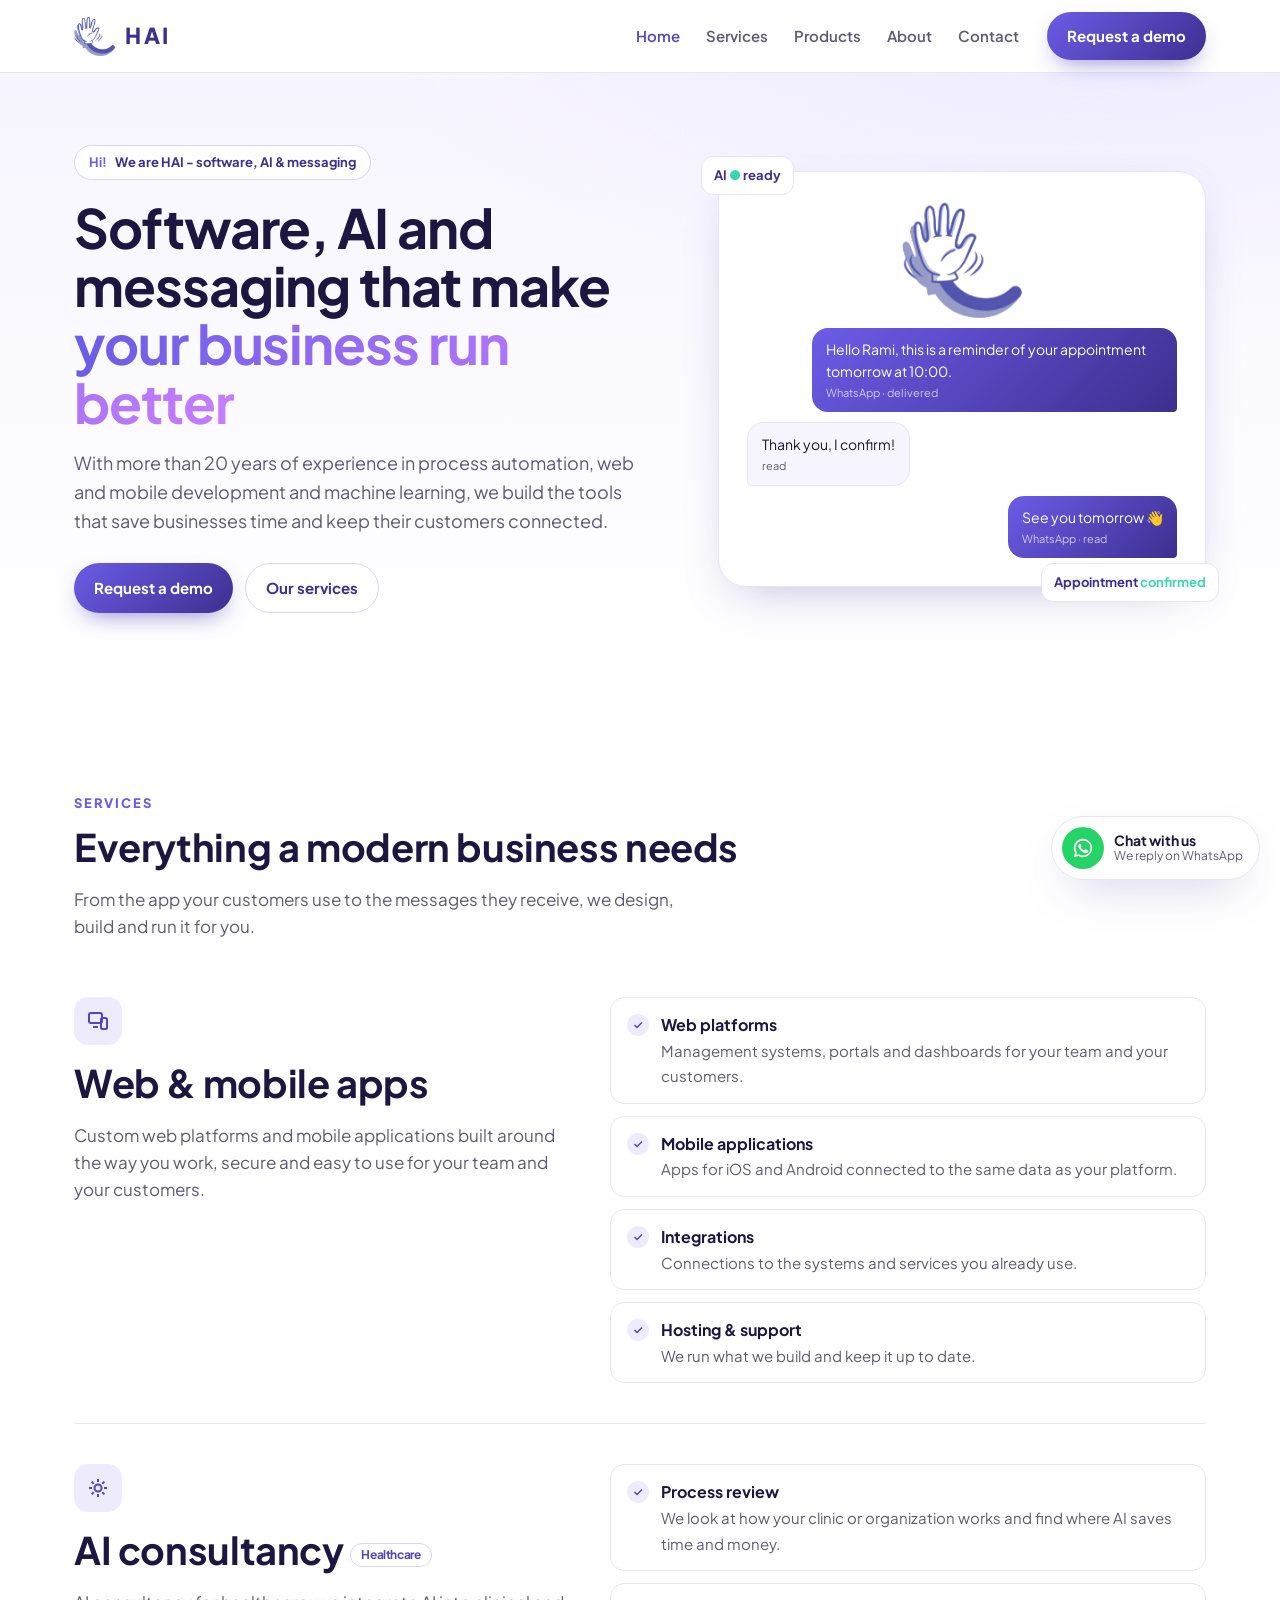
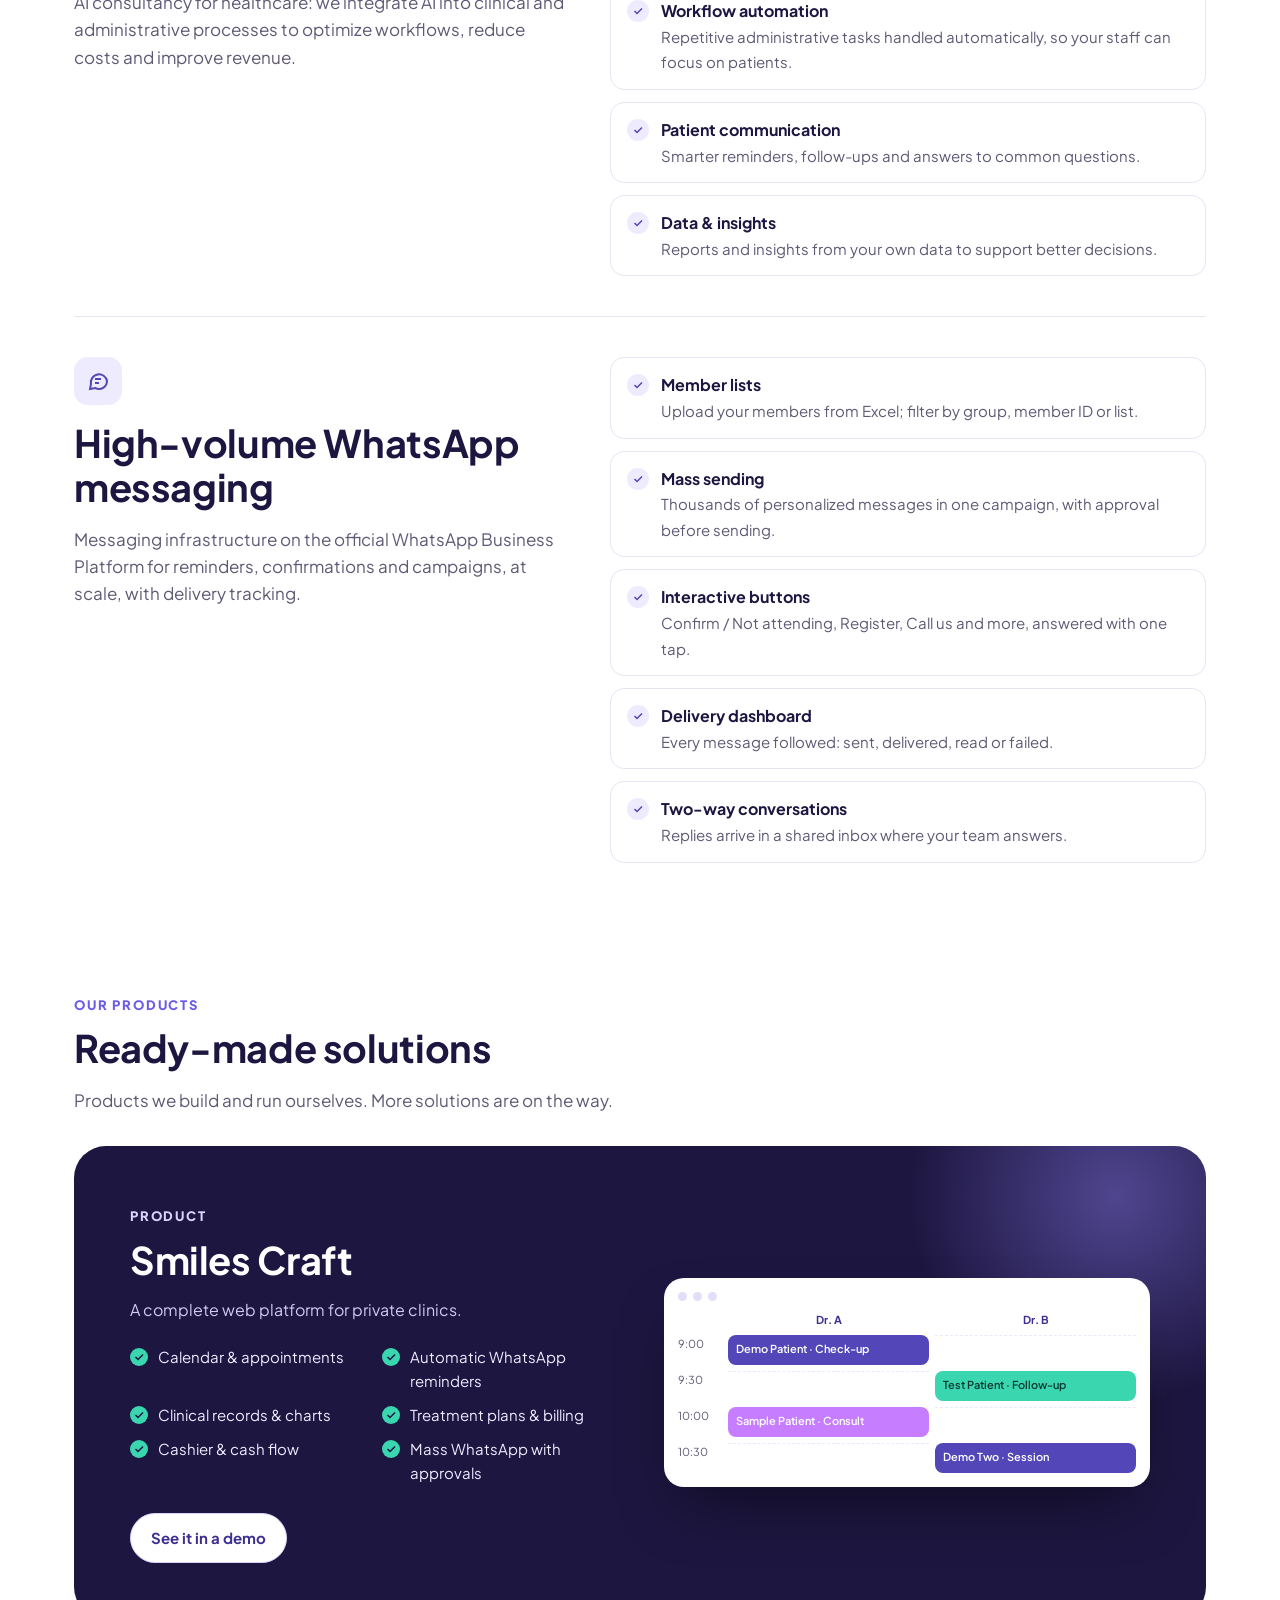
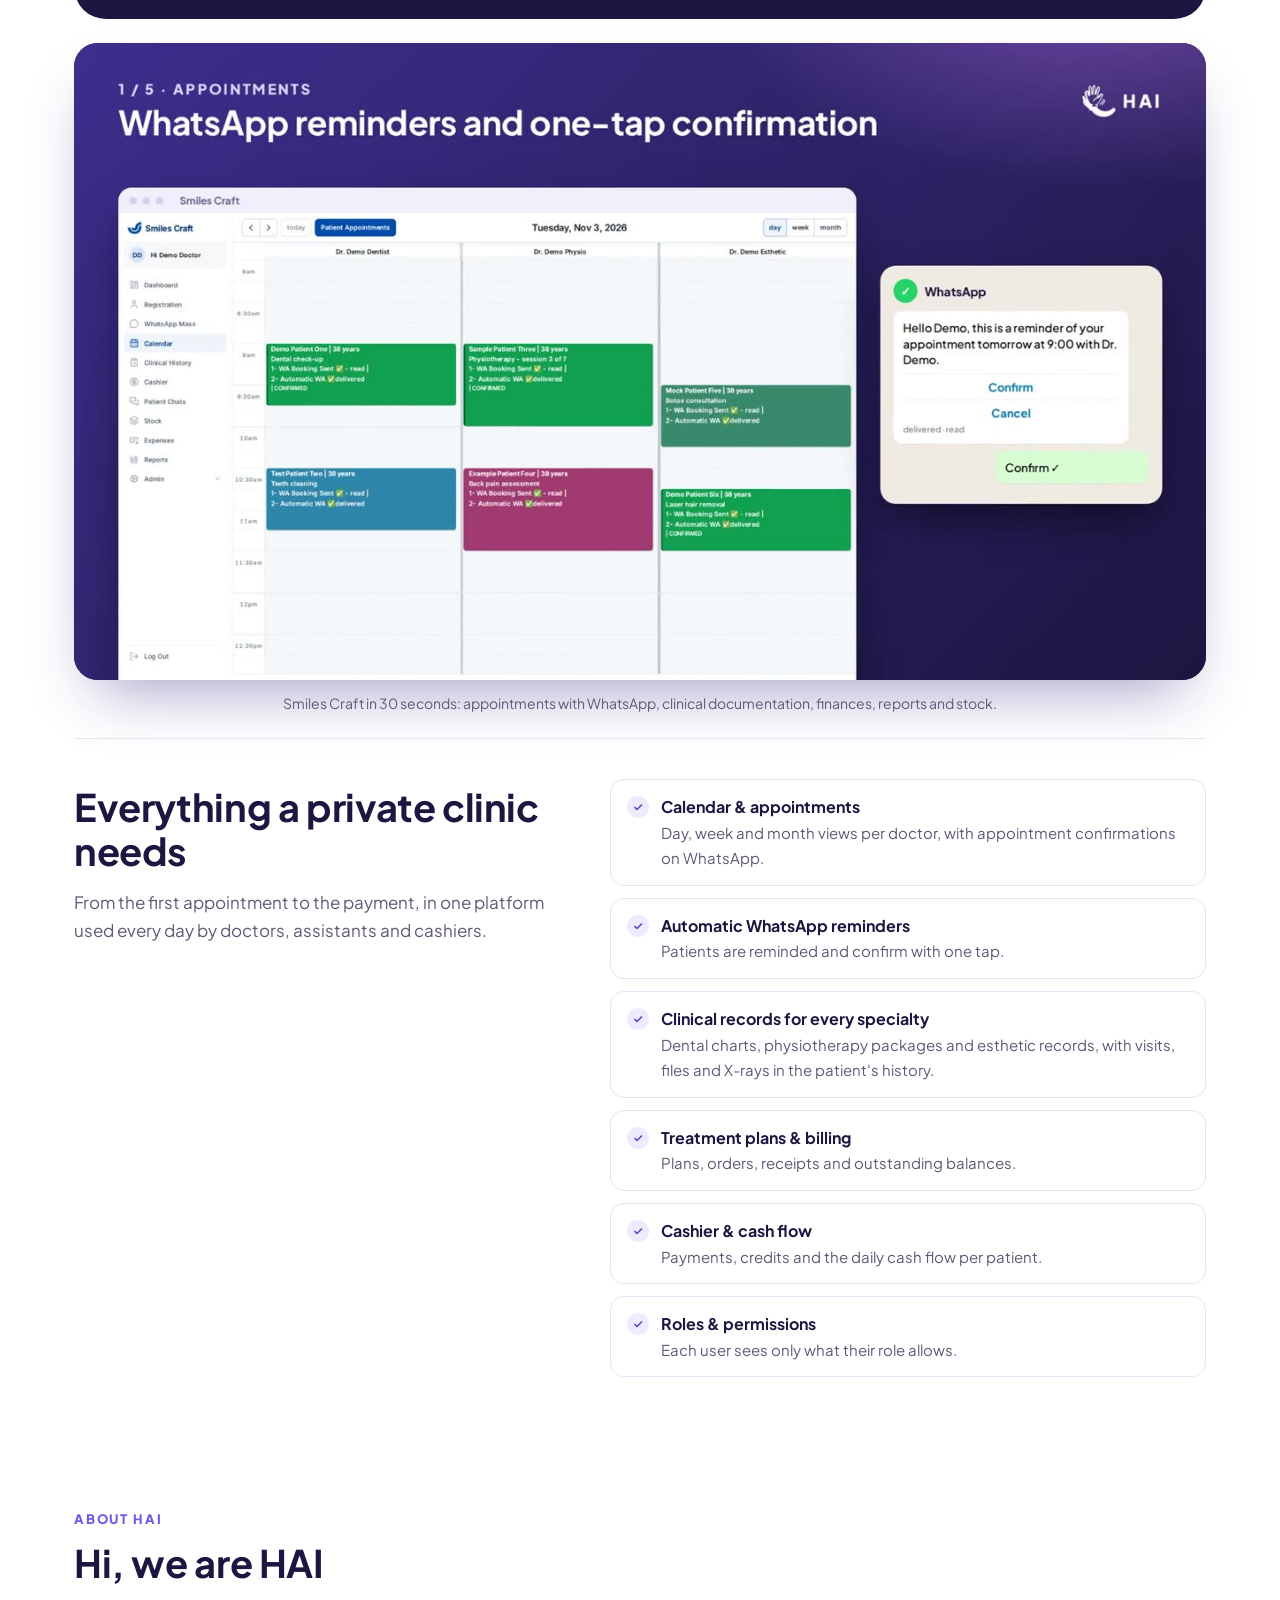
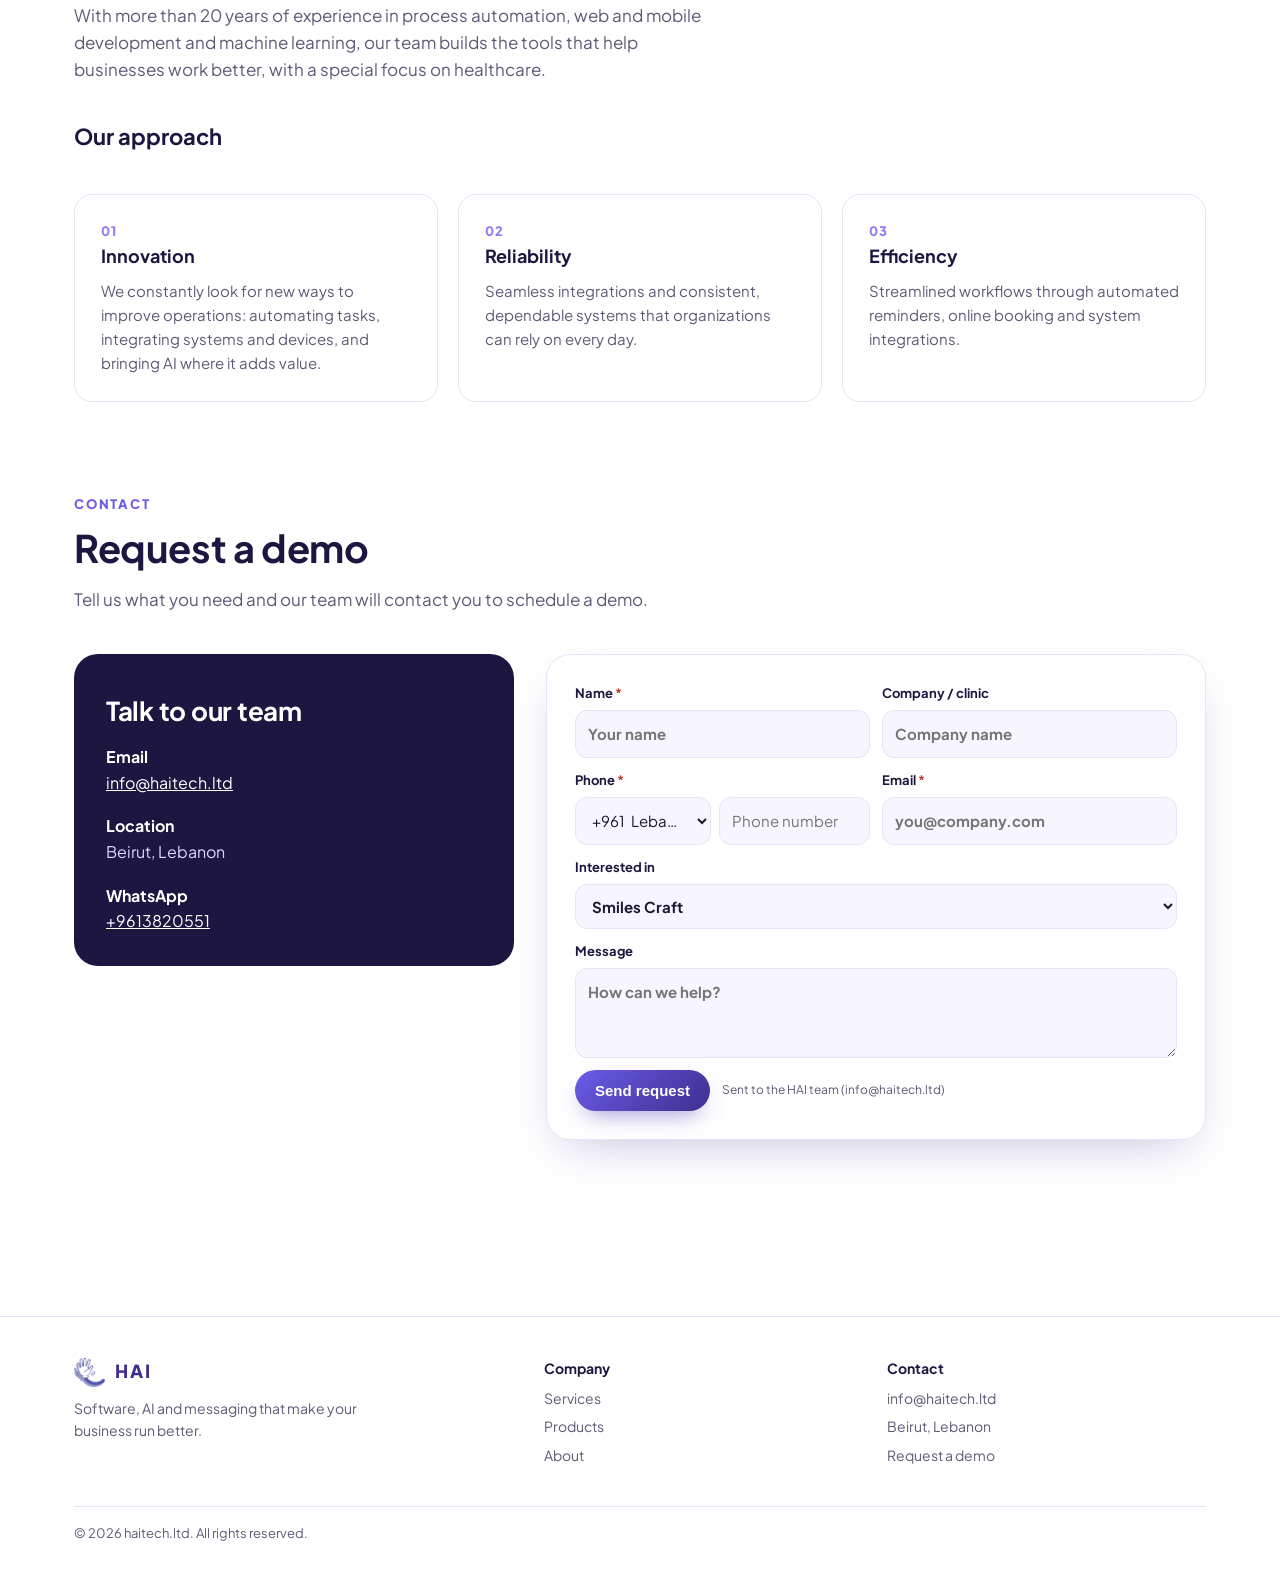
==== index.html @ 06fb5c89 "HAI website: one-page site, demo form, WhatsApp chat, SEO" ====
<!doctype html>
<html lang="en">
<head>
<meta charset="utf-8">
<meta name="viewport" content="width=device-width, initial-scale=1">
<title>HAI | Software, AI and messaging that make your business run better</title>
<meta name="description" content="HAI builds web and mobile applications, healthcare AI consultancy and high-volume WhatsApp messaging. Makers of Smiles Craft.">
<meta property="og:title" content="HAI | Software, AI and messaging that make your business run better">
<meta property="og:description" content="HAI builds web and mobile applications, healthcare AI consultancy and high-volume WhatsApp messaging. Makers of Smiles Craft.">
<link rel="canonical" href="https://www.haitech.ltd/">
<meta property="og:type" content="website">
<meta property="og:url" content="https://www.haitech.ltd/">
<meta property="og:image" content="https://www.haitech.ltd/assets/hai-logo.png">
<meta name="twitter:card" content="summary">
<link rel="icon" href="assets/hai-mark.png">
<script type="application/ld+json">{"@context": "https://schema.org", "@type": "Organization", "name": "HAI", "url": "https://www.haitech.ltd/", "logo": "https://www.haitech.ltd/assets/hai-logo.png", "email": "info@haitech.ltd", "address": {"@type": "PostalAddress", "addressLocality": "Beirut", "addressCountry": "LB"}}</script>
<link rel="preconnect" href="https://fonts.googleapis.com">
<link rel="preconnect" href="https://fonts.gstatic.com" crossorigin>
<link href="https://fonts.googleapis.com/css2?family=Plus+Jakarta+Sans:wght@400;500;600;700;800&display=swap" rel="stylesheet">
<link rel="stylesheet" href="assets/site.css">
</head>
<body>
<header class="nav">
  <div class="wrap">
    <a class="brand" href="#top"><img src="assets/hai-mark.png" alt="HAI logo">HAI</a>
    <nav class="links" aria-label="Main"><a href="#top">Home</a><a href="#services">Services</a><a href="#products">Products</a><a href="#about">About</a><a href="#contact">Contact</a><a class="btn btn-primary menu-cta" href="#contact">Request a demo</a></nav>
    <a class="btn btn-primary" href="#contact">Request a demo</a>
    <button class="menu-btn" type="button" aria-label="Menu" aria-expanded="false"><svg width="22" height="22" viewBox="0 0 24 24" fill="none" stroke="currentColor" stroke-width="2"><path d="M4 7h16M4 12h16M4 17h16"/></svg></button>
  </div>
</header>
<main>
<div class="hero" id="top">
  <div class="wrap">
    <div>
      <span class="eyebrow"><b>Hi!</b> We are HAI - software, AI &amp; messaging</span>
      <h1>Software, AI and messaging that make <span class="wave">your business run better</span></h1>
      <p class="lead">With more than 20 years of experience in process automation, web and mobile development and machine learning, we build the tools that save businesses time and keep their customers connected.</p>
      <div class="cta"><a class="btn btn-primary" href="#contact">Request a demo</a><a class="btn btn-ghost" href="#services">Our services</a></div>
    </div>
    <div class="hero-card">
      <span class="tag t1">AI <i>&#9679;</i> ready</span>
      <img class="hand" src="assets/hai-mark.png" alt="">
      <div class="chat">
        <div class="bubble out">Hello Rami, this is a reminder of your appointment tomorrow at 10:00.<small>WhatsApp &middot; delivered</small></div>
        <div class="bubble in">Thank you, I confirm!<small>read</small></div>
        <div class="bubble out">See you tomorrow &#128075;<small>WhatsApp &middot; read</small></div>
      </div>
      <span class="tag t2">Appointment <i>confirmed</i></span>
    </div>
  </div>
</div>

<section id="services">
  <div class="wrap">
    <span class="kicker">Services</span>
    <h2>Everything a modern business needs</h2>
    <p class="sub">From the app your customers use to the messages they receive, we design, build and run it for you.</p>
    <div class="svc" id="web">
      <div><div class="icon"><svg width="24" height="24" viewBox="0 0 24 24" fill="none" stroke="currentColor" stroke-width="2"><rect x="3" y="4" width="13" height="10" rx="2"/><rect x="15" y="9" width="6" height="11" rx="1.5"/><path d="M7 18h5"/></svg></div><h2>Web &amp; mobile apps</h2><p class="sub">Custom web platforms and mobile applications built around the way you work, secure and easy to use for your team and your customers.</p></div>
      <ul class="list">
        <li><div><b>Web platforms</b><span>Management systems, portals and dashboards for your team and your customers.</span></div></li>
        <li><div><b>Mobile applications</b><span>Apps for iOS and Android connected to the same data as your platform.</span></div></li>
        <li><div><b>Integrations</b><span>Connections to the systems and services you already use.</span></div></li>
        <li><div><b>Hosting &amp; support</b><span>We run what we build and keep it up to date.</span></div></li>
      </ul>
    </div>
    <div class="svc" id="ai">
      <div><div class="icon"><svg width="24" height="24" viewBox="0 0 24 24" fill="none" stroke="currentColor" stroke-width="2"><path d="M12 3v3M12 18v3M3 12h3M18 12h3M5.6 5.6l2.1 2.1M16.3 16.3l2.1 2.1M5.6 18.4l2.1-2.1M16.3 7.7l2.1-2.1"/><circle cx="12" cy="12" r="3.5"/></svg></div><h2>AI consultancy <span class="pill" style="vertical-align:6px">Healthcare</span></h2><p class="sub">AI consultancy for healthcare: we integrate AI into clinical and administrative processes to optimize workflows, reduce costs and improve revenue.</p></div>
      <ul class="list">
        <li><div><b>Process review</b><span>We look at how your clinic or organization works and find where AI saves time and money.</span></div></li>
        <li><div><b>Workflow automation</b><span>Repetitive administrative tasks handled automatically, so your staff can focus on patients.</span></div></li>
        <li><div><b>Patient communication</b><span>Smarter reminders, follow-ups and answers to common questions.</span></div></li>
        <li><div><b>Data &amp; insights</b><span>Reports and insights from your own data to support better decisions.</span></div></li>
      </ul>
    </div>
    <div class="svc" id="whatsapp">
      <div><div class="icon"><svg width="24" height="24" viewBox="0 0 24 24" fill="none" stroke="currentColor" stroke-width="2"><path d="M21 12a8 8 0 0 1-11.6 7.1L4 20l1-5A8 8 0 1 1 21 12z"/><path d="M9 10h6M9 14h4"/></svg></div><h2>High-volume WhatsApp messaging</h2><p class="sub">Messaging infrastructure on the official WhatsApp Business Platform for reminders, confirmations and campaigns, at scale, with delivery tracking.</p></div>
      <ul class="list">
        <li><div><b>Member lists</b><span>Upload your members from Excel; filter by group, member ID or list.</span></div></li>
        <li><div><b>Mass sending</b><span>Thousands of personalized messages in one campaign, with approval before sending.</span></div></li>
        <li><div><b>Interactive buttons</b><span>Confirm / Not attending, Register, Call us and more, answered with one tap.</span></div></li>
        <li><div><b>Delivery dashboard</b><span>Every message followed: sent, delivered, read or failed.</span></div></li>
        <li><div><b>Two-way conversations</b><span>Replies arrive in a shared inbox where your team answers.</span></div></li>
      </ul>
    </div>
  </div>
</section>

<section id="products" style="padding-top:0">
  <div class="wrap">
    <span class="kicker">Our products</span>
    <h2>Ready-made solutions</h2>
    <p class="sub">Products we build and run ourselves. More solutions are on the way.</p>
    <div style="margin-top:32px">
    <div class="product">
      <div>
        <span class="kicker">Product</span>
        <h2>Smiles Craft</h2>
        <p>A complete web platform for private clinics.</p>
        <ul class="feat">
          <li>Calendar &amp; appointments</li><li>Automatic WhatsApp reminders</li>
          <li>Clinical records &amp; charts</li><li>Treatment plans &amp; billing</li>
          <li>Cashier &amp; cash flow</li><li>Mass WhatsApp with approvals</li>
        </ul>
        <a class="btn btn-ghost" href="#contact">See it in a demo</a>
      </div>
      <div class="mock">
        <div class="bar"><span></span><span></span><span></span></div>
        <div class="cal">
          <div></div><div class="h">Dr. A</div><div class="h">Dr. B</div>
          <div>9:00</div><div class="ev a">Demo Patient &middot; Check-up</div><div class="slot"></div>
          <div>9:30</div><div class="slot"></div><div class="ev b">Test Patient &middot; Follow-up</div>
          <div>10:00</div><div class="ev c">Sample Patient &middot; Consult</div><div class="slot"></div>
          <div>10:30</div><div class="slot"></div><div class="ev a">Demo Two &middot; Session</div>
        </div>
      </div>
    </div></div>
    <figure class="product-video">
      <video src="assets/smiles-craft.mp4?v=2" poster="assets/smiles-craft-poster.jpg?v=2" autoplay muted loop playsinline preload="metadata" aria-label="Smiles Craft in 30 seconds: appointments with WhatsApp, clinical documentation, finances, reports and stock"></video>
      <figcaption>Smiles Craft in 30 seconds: appointments with WhatsApp, clinical documentation, finances, reports and stock.</figcaption>
    </figure>
    <div class="svc" style="margin-top:24px">
      <div><h2>Everything a private clinic needs</h2><p class="sub">From the first appointment to the payment, in one platform used every day by doctors, assistants and cashiers.</p></div>
      <ul class="list">
        <li><div><b>Calendar &amp; appointments</b><span>Day, week and month views per doctor, with appointment confirmations on WhatsApp.</span></div></li>
        <li><div><b>Automatic WhatsApp reminders</b><span>Patients are reminded and confirm with one tap.</span></div></li>
        <li><div><b>Clinical records for every specialty</b><span>Dental charts, physiotherapy packages and esthetic records, with visits, files and X-rays in the patient's history.</span></div></li>
        <li><div><b>Treatment plans &amp; billing</b><span>Plans, orders, receipts and outstanding balances.</span></div></li>
        <li><div><b>Cashier &amp; cash flow</b><span>Payments, credits and the daily cash flow per patient.</span></div></li>
        <li><div><b>Roles &amp; permissions</b><span>Each user sees only what their role allows.</span></div></li>
      </ul>
    </div>
  </div>
</section>

<section id="clients" data-section="clients" hidden style="padding-top:0">
  <div class="wrap">
    <span class="kicker">Our clients</span>
    <h2>Trusted by businesses we work with</h2>
    <div class="logos"></div>
  </div>
</section>

<section id="testimonials" data-section="testimonials" hidden style="padding-top:0">
  <div class="wrap">
    <span class="kicker">Testimonials</span>
    <h2>What our clients say</h2>
    <div class="grid3"></div>
  </div>
</section>

<section id="about" style="padding-top:0">
  <div class="wrap">
    <span class="kicker">About HAI</span>
    <h2>Hi, we are HAI</h2>
    <p class="sub">With more than 20 years of experience in process automation, web and mobile development and machine learning, our team builds the tools that help businesses work better, with a special focus on healthcare.</p>
    <h3 style="margin:36px 0 0;font-size:22px;color:var(--violet-900)">Our approach</h3>
    <div class="grid3">
      <div class="card"><div class="num">01</div><h3>Innovation</h3><p>We constantly look for new ways to improve operations: automating tasks, integrating systems and devices, and bringing AI where it adds value.</p></div>
      <div class="card"><div class="num">02</div><h3>Reliability</h3><p>Seamless integrations and consistent, dependable systems that organizations can rely on every day.</p></div>
      <div class="card"><div class="num">03</div><h3>Efficiency</h3><p>Streamlined workflows through automated reminders, online booking and system integrations.</p></div>
    </div>
  </div>
</section>

<section id="contact" style="padding-top:0">
  <div class="wrap">
    <span class="kicker">Contact</span>
    <h2>Request a demo</h2>
    <p class="sub">Tell us what you need and our team will contact you to schedule a demo.</p>
  </div>
<section style="padding-top:24px">
  <div class="wrap contact-grid">
    <div class="info-card">
      <h2>Talk to our team</h2>
      <div class="info-row"><div><b>Email</b><a href="mailto:info@haitech.ltd">info@haitech.ltd</a></div></div>
      <div class="info-row"><div><b>Location</b>Beirut, Lebanon</div></div>
      <div class="info-row wa-row" hidden><div><b>WhatsApp</b><a class="wa-num" href="#" target="_blank" rel="noopener"></a></div></div>
    </div>
    <div class="form-card">
      <form id="demo-form" novalidate>
        <label><span>Name <span class="req">*</span></span><input name="name" required autocomplete="name" placeholder="Your name"></label>
        <label>Company / clinic<input name="company" autocomplete="organization" placeholder="Company name"></label>
        <div class="phone-field"><span class="lbl">Phone <span class="req">*</span></span><div class="phone-row"><select name="phone_country" aria-label="Country code" autocomplete="tel-country-code"><option value="LB" selected>+961&nbsp;&nbsp;Lebanon</option><option value="AE">+971&nbsp;&nbsp;United Arab Emirates</option><option value="SA">+966&nbsp;&nbsp;Saudi Arabia</option><option value="QA">+974&nbsp;&nbsp;Qatar</option><option value="KW">+965&nbsp;&nbsp;Kuwait</option><option value="JO">+962&nbsp;&nbsp;Jordan</option><option value="IQ">+964&nbsp;&nbsp;Iraq</option><option value="FR">+33&nbsp;&nbsp;France</option><option value="GB">+44&nbsp;&nbsp;United Kingdom</option><option value="US">+1&nbsp;&nbsp;United States</option><option value="CA">+1&nbsp;&nbsp;Canada</option><option value="AU">+61&nbsp;&nbsp;Australia</option><option disabled>──────────</option><option value="AF">+93&nbsp;&nbsp;Afghanistan</option><option value="AL">+355&nbsp;&nbsp;Albania</option><option value="DZ">+213&nbsp;&nbsp;Algeria</option><option value="AS">+1&nbsp;&nbsp;American Samoa</option><option value="AD">+376&nbsp;&nbsp;Andorra</option><option value="AO">+244&nbsp;&nbsp;Angola</option><option value="AI">+1&nbsp;&nbsp;Anguilla</option><option value="AG">+1&nbsp;&nbsp;Antigua & Barbuda</option><option value="AR">+54&nbsp;&nbsp;Argentina</option><option value="AM">+374&nbsp;&nbsp;Armenia</option><option value="AW">+297&nbsp;&nbsp;Aruba</option><option value="AC">+247&nbsp;&nbsp;Ascension Island</option><option value="AT">+43&nbsp;&nbsp;Austria</option><option value="AZ">+994&nbsp;&nbsp;Azerbaijan</option><option value="BS">+1&nbsp;&nbsp;Bahamas</option><option value="BH">+973&nbsp;&nbsp;Bahrain</option><option value="BD">+880&nbsp;&nbsp;Bangladesh</option><option value="BB">+1&nbsp;&nbsp;Barbados</option><option value="BY">+375&nbsp;&nbsp;Belarus</option><option value="BE">+32&nbsp;&nbsp;Belgium</option><option value="BZ">+501&nbsp;&nbsp;Belize</option><option value="BJ">+229&nbsp;&nbsp;Benin</option><option value="BM">+1&nbsp;&nbsp;Bermuda</option><option value="BT">+975&nbsp;&nbsp;Bhutan</option><option value="BO">+591&nbsp;&nbsp;Bolivia</option><option value="BA">+387&nbsp;&nbsp;Bosnia & Herzegovina</option><option value="BW">+267&nbsp;&nbsp;Botswana</option><option value="BR">+55&nbsp;&nbsp;Brazil</option><option value="IO">+246&nbsp;&nbsp;British Indian Ocean Territory</option><option value="VG">+1&nbsp;&nbsp;British Virgin Islands</option><option value="BN">+673&nbsp;&nbsp;Brunei</option><option value="BG">+359&nbsp;&nbsp;Bulgaria</option><option value="BF">+226&nbsp;&nbsp;Burkina Faso</option><option value="BI">+257&nbsp;&nbsp;Burundi</option><option value="KH">+855&nbsp;&nbsp;Cambodia</option><option value="CM">+237&nbsp;&nbsp;Cameroon</option><option value="CV">+238&nbsp;&nbsp;Cape Verde</option><option value="BQ">+599&nbsp;&nbsp;Caribbean Netherlands</option><option value="KY">+1&nbsp;&nbsp;Cayman Islands</option><option value="CF">+236&nbsp;&nbsp;Central African Republic</option><option value="TD">+235&nbsp;&nbsp;Chad</option><option value="CL">+56&nbsp;&nbsp;Chile</option><option value="CN">+86&nbsp;&nbsp;China</option><option value="CX">+61&nbsp;&nbsp;Christmas Island</option><option value="CC">+61&nbsp;&nbsp;Cocos (Keeling) Islands</option><option value="CO">+57&nbsp;&nbsp;Colombia</option><option value="KM">+269&nbsp;&nbsp;Comoros</option><option value="CG">+242&nbsp;&nbsp;Congo - Brazzaville</option><option value="CD">+243&nbsp;&nbsp;Congo - Kinshasa</option><option value="CK">+682&nbsp;&nbsp;Cook Islands</option><option value="CR">+506&nbsp;&nbsp;Costa Rica</option><option value="HR">+385&nbsp;&nbsp;Croatia</option><option value="CU">+53&nbsp;&nbsp;Cuba</option><option value="CW">+599&nbsp;&nbsp;Curaçao</option><option value="CY">+357&nbsp;&nbsp;Cyprus</option><option value="CZ">+420&nbsp;&nbsp;Czechia</option><option value="CI">+225&nbsp;&nbsp;Côte d’Ivoire</option><option value="DK">+45&nbsp;&nbsp;Denmark</option><option value="DJ">+253&nbsp;&nbsp;Djibouti</option><option value="DM">+1&nbsp;&nbsp;Dominica</option><option value="DO">+1&nbsp;&nbsp;Dominican Republic</option><option value="EC">+593&nbsp;&nbsp;Ecuador</option><option value="EG">+20&nbsp;&nbsp;Egypt</option><option value="SV">+503&nbsp;&nbsp;El Salvador</option><option value="GQ">+240&nbsp;&nbsp;Equatorial Guinea</option><option value="ER">+291&nbsp;&nbsp;Eritrea</option><option value="EE">+372&nbsp;&nbsp;Estonia</option><option value="SZ">+268&nbsp;&nbsp;Eswatini</option><option value="ET">+251&nbsp;&nbsp;Ethiopia</option><option value="FK">+500&nbsp;&nbsp;Falkland Islands</option><option value="FO">+298&nbsp;&nbsp;Faroe Islands</option><option value="FJ">+679&nbsp;&nbsp;Fiji</option><option value="FI">+358&nbsp;&nbsp;Finland</option><option value="GF">+594&nbsp;&nbsp;French Guiana</option><option value="PF">+689&nbsp;&nbsp;French Polynesia</option><option value="GA">+241&nbsp;&nbsp;Gabon</option><option value="GM">+220&nbsp;&nbsp;Gambia</option><option value="GE">+995&nbsp;&nbsp;Georgia</option><option value="DE">+49&nbsp;&nbsp;Germany</option><option value="GH">+233&nbsp;&nbsp;Ghana</option><option value="GI">+350&nbsp;&nbsp;Gibraltar</option><option value="GR">+30&nbsp;&nbsp;Greece</option><option value="GL">+299&nbsp;&nbsp;Greenland</option><option value="GD">+1&nbsp;&nbsp;Grenada</option><option value="GP">+590&nbsp;&nbsp;Guadeloupe</option><option value="GU">+1&nbsp;&nbsp;Guam</option><option value="GT">+502&nbsp;&nbsp;Guatemala</option><option value="GG">+44&nbsp;&nbsp;Guernsey</option><option value="GN">+224&nbsp;&nbsp;Guinea</option><option value="GW">+245&nbsp;&nbsp;Guinea-Bissau</option><option value="GY">+592&nbsp;&nbsp;Guyana</option><option value="HT">+509&nbsp;&nbsp;Haiti</option><option value="HN">+504&nbsp;&nbsp;Honduras</option><option value="HK">+852&nbsp;&nbsp;Hong Kong SAR China</option><option value="HU">+36&nbsp;&nbsp;Hungary</option><option value="IS">+354&nbsp;&nbsp;Iceland</option><option value="IN">+91&nbsp;&nbsp;India</option><option value="ID">+62&nbsp;&nbsp;Indonesia</option><option value="IR">+98&nbsp;&nbsp;Iran</option><option value="IE">+353&nbsp;&nbsp;Ireland</option><option value="IM">+44&nbsp;&nbsp;Isle of Man</option><option value="IL">+972&nbsp;&nbsp;Israel</option><option value="IT">+39&nbsp;&nbsp;Italy</option><option value="JM">+1&nbsp;&nbsp;Jamaica</option><option value="JP">+81&nbsp;&nbsp;Japan</option><option value="JE">+44&nbsp;&nbsp;Jersey</option><option value="KZ">+7&nbsp;&nbsp;Kazakhstan</option><option value="KE">+254&nbsp;&nbsp;Kenya</option><option value="KI">+686&nbsp;&nbsp;Kiribati</option><option value="XK">+383&nbsp;&nbsp;Kosovo</option><option value="KG">+996&nbsp;&nbsp;Kyrgyzstan</option><option value="LA">+856&nbsp;&nbsp;Laos</option><option value="LV">+371&nbsp;&nbsp;Latvia</option><option value="LS">+266&nbsp;&nbsp;Lesotho</option><option value="LR">+231&nbsp;&nbsp;Liberia</option><option value="LY">+218&nbsp;&nbsp;Libya</option><option value="LI">+423&nbsp;&nbsp;Liechtenstein</option><option value="LT">+370&nbsp;&nbsp;Lithuania</option><option value="LU">+352&nbsp;&nbsp;Luxembourg</option><option value="MO">+853&nbsp;&nbsp;Macao SAR China</option><option value="MG">+261&nbsp;&nbsp;Madagascar</option><option value="MW">+265&nbsp;&nbsp;Malawi</option><option value="MY">+60&nbsp;&nbsp;Malaysia</option><option value="MV">+960&nbsp;&nbsp;Maldives</option><option value="ML">+223&nbsp;&nbsp;Mali</option><option value="MT">+356&nbsp;&nbsp;Malta</option><option value="MH">+692&nbsp;&nbsp;Marshall Islands</option><option value="MQ">+596&nbsp;&nbsp;Martinique</option><option value="MR">+222&nbsp;&nbsp;Mauritania</option><option value="MU">+230&nbsp;&nbsp;Mauritius</option><option value="YT">+262&nbsp;&nbsp;Mayotte</option><option value="MX">+52&nbsp;&nbsp;Mexico</option><option value="FM">+691&nbsp;&nbsp;Micronesia</option><option value="MD">+373&nbsp;&nbsp;Moldova</option><option value="MC">+377&nbsp;&nbsp;Monaco</option><option value="MN">+976&nbsp;&nbsp;Mongolia</option><option value="ME">+382&nbsp;&nbsp;Montenegro</option><option value="MS">+1&nbsp;&nbsp;Montserrat</option><option value="MA">+212&nbsp;&nbsp;Morocco</option><option value="MZ">+258&nbsp;&nbsp;Mozambique</option><option value="MM">+95&nbsp;&nbsp;Myanmar (Burma)</option><option value="NA">+264&nbsp;&nbsp;Namibia</option><option value="NR">+674&nbsp;&nbsp;Nauru</option><option value="NP">+977&nbsp;&nbsp;Nepal</option><option value="NL">+31&nbsp;&nbsp;Netherlands</option><option value="NC">+687&nbsp;&nbsp;New Caledonia</option><option value="NZ">+64&nbsp;&nbsp;New Zealand</option><option value="NI">+505&nbsp;&nbsp;Nicaragua</option><option value="NE">+227&nbsp;&nbsp;Niger</option><option value="NG">+234&nbsp;&nbsp;Nigeria</option><option value="NU">+683&nbsp;&nbsp;Niue</option><option value="NF">+672&nbsp;&nbsp;Norfolk Island</option><option value="KP">+850&nbsp;&nbsp;North Korea</option><option value="MK">+389&nbsp;&nbsp;North Macedonia</option><option value="MP">+1&nbsp;&nbsp;Northern Mariana Islands</option><option value="NO">+47&nbsp;&nbsp;Norway</option><option value="OM">+968&nbsp;&nbsp;Oman</option><option value="PK">+92&nbsp;&nbsp;Pakistan</option><option value="PW">+680&nbsp;&nbsp;Palau</option><option value="PS">+970&nbsp;&nbsp;Palestinian Territories</option><option value="PA">+507&nbsp;&nbsp;Panama</option><option value="PG">+675&nbsp;&nbsp;Papua New Guinea</option><option value="PY">+595&nbsp;&nbsp;Paraguay</option><option value="PE">+51&nbsp;&nbsp;Peru</option><option value="PH">+63&nbsp;&nbsp;Philippines</option><option value="PL">+48&nbsp;&nbsp;Poland</option><option value="PT">+351&nbsp;&nbsp;Portugal</option><option value="PR">+1&nbsp;&nbsp;Puerto Rico</option><option value="RO">+40&nbsp;&nbsp;Romania</option><option value="RU">+7&nbsp;&nbsp;Russia</option><option value="RW">+250&nbsp;&nbsp;Rwanda</option><option value="RE">+262&nbsp;&nbsp;Réunion</option><option value="WS">+685&nbsp;&nbsp;Samoa</option><option value="SM">+378&nbsp;&nbsp;San Marino</option><option value="SN">+221&nbsp;&nbsp;Senegal</option><option value="RS">+381&nbsp;&nbsp;Serbia</option><option value="SC">+248&nbsp;&nbsp;Seychelles</option><option value="SL">+232&nbsp;&nbsp;Sierra Leone</option><option value="SG">+65&nbsp;&nbsp;Singapore</option><option value="SX">+1&nbsp;&nbsp;Sint Maarten</option><option value="SK">+421&nbsp;&nbsp;Slovakia</option><option value="SI">+386&nbsp;&nbsp;Slovenia</option><option value="SB">+677&nbsp;&nbsp;Solomon Islands</option><option value="SO">+252&nbsp;&nbsp;Somalia</option><option value="ZA">+27&nbsp;&nbsp;South Africa</option><option value="KR">+82&nbsp;&nbsp;South Korea</option><option value="SS">+211&nbsp;&nbsp;South Sudan</option><option value="ES">+34&nbsp;&nbsp;Spain</option><option value="LK">+94&nbsp;&nbsp;Sri Lanka</option><option value="BL">+590&nbsp;&nbsp;St. Barthélemy</option><option value="SH">+290&nbsp;&nbsp;St. Helena</option><option value="KN">+1&nbsp;&nbsp;St. Kitts & Nevis</option><option value="LC">+1&nbsp;&nbsp;St. Lucia</option><option value="MF">+590&nbsp;&nbsp;St. Martin</option><option value="PM">+508&nbsp;&nbsp;St. Pierre & Miquelon</option><option value="VC">+1&nbsp;&nbsp;St. Vincent & Grenadines</option><option value="SD">+249&nbsp;&nbsp;Sudan</option><option value="SR">+597&nbsp;&nbsp;Suriname</option><option value="SJ">+47&nbsp;&nbsp;Svalbard & Jan Mayen</option><option value="SE">+46&nbsp;&nbsp;Sweden</option><option value="CH">+41&nbsp;&nbsp;Switzerland</option><option value="SY">+963&nbsp;&nbsp;Syria</option><option value="ST">+239&nbsp;&nbsp;São Tomé & Príncipe</option><option value="TW">+886&nbsp;&nbsp;Taiwan</option><option value="TJ">+992&nbsp;&nbsp;Tajikistan</option><option value="TZ">+255&nbsp;&nbsp;Tanzania</option><option value="TH">+66&nbsp;&nbsp;Thailand</option><option value="TL">+670&nbsp;&nbsp;Timor-Leste</option><option value="TG">+228&nbsp;&nbsp;Togo</option><option value="TK">+690&nbsp;&nbsp;Tokelau</option><option value="TO">+676&nbsp;&nbsp;Tonga</option><option value="TT">+1&nbsp;&nbsp;Trinidad & Tobago</option><option value="TA">+290&nbsp;&nbsp;Tristan da Cunha</option><option value="TN">+216&nbsp;&nbsp;Tunisia</option><option value="TM">+993&nbsp;&nbsp;Turkmenistan</option><option value="TC">+1&nbsp;&nbsp;Turks & Caicos Islands</option><option value="TV">+688&nbsp;&nbsp;Tuvalu</option><option value="TR">+90&nbsp;&nbsp;Türkiye</option><option value="VI">+1&nbsp;&nbsp;U.S. Virgin Islands</option><option value="UG">+256&nbsp;&nbsp;Uganda</option><option value="UA">+380&nbsp;&nbsp;Ukraine</option><option value="UY">+598&nbsp;&nbsp;Uruguay</option><option value="UZ">+998&nbsp;&nbsp;Uzbekistan</option><option value="VU">+678&nbsp;&nbsp;Vanuatu</option><option value="VA">+39&nbsp;&nbsp;Vatican City</option><option value="VE">+58&nbsp;&nbsp;Venezuela</option><option value="VN">+84&nbsp;&nbsp;Vietnam</option><option value="WF">+681&nbsp;&nbsp;Wallis & Futuna</option><option value="EH">+212&nbsp;&nbsp;Western Sahara</option><option value="YE">+967&nbsp;&nbsp;Yemen</option><option value="ZM">+260&nbsp;&nbsp;Zambia</option><option value="ZW">+263&nbsp;&nbsp;Zimbabwe</option><option value="AX">+358&nbsp;&nbsp;Åland Islands</option></select><input name="phone" required type="tel" autocomplete="tel-national" placeholder="Phone number" aria-label="Phone number"></div></div>
        <label><span>Email <span class="req">*</span></span><input name="email" required type="email" autocomplete="email" placeholder="you@company.com"></label>
        <label class="full">Interested in<select name="interest"><option>Smiles Craft</option><option>Web &amp; mobile apps</option><option>AI consultancy (healthcare)</option><option>WhatsApp messaging</option><option>Other</option></select></label>
        <label class="full">Message<textarea name="message" placeholder="How can we help?"></textarea></label>
        <div class="full" style="display:flex;align-items:center;gap:12px;flex-wrap:wrap"><button class="btn btn-primary" type="submit">Send request</button><span class="note">Sent to the HAI team (info@haitech.ltd)</span></div>
        <input type="checkbox" name="botcheck" tabindex="-1" autocomplete="off" aria-hidden="true" style="display:none">
        <div class="form-msg" role="status" hidden></div>
      </form>
    </div>
  </div>
</section>

</main>
<footer>
  <div class="wrap">
    <div class="cols">
      <div>
        <a class="brand" href="#top"><img src="assets/hai-mark.png" alt="">HAI</a>
        <p style="margin:10px 0 0;max-width:340px">Software, AI and messaging that make your business run better.</p>
      </div>
      <div><h4>Company</h4><ul><li><a href="#services">Services</a></li><li><a href="#products">Products</a></li><li><a href="#about">About</a></li></ul></div>
      <div><h4>Contact</h4><ul><li><a href="mailto:info@haitech.ltd">info@haitech.ltd</a></li><li>Beirut, Lebanon</li><li><a href="#contact">Request a demo</a></li></ul></div>
    </div>
    <div class="copy">&copy; 2026 haitech.ltd. All rights reserved.</div>
  </div>
</footer>
<a class="wa-chat" href="#" hidden aria-label="Chat with us on WhatsApp">
  <span class="wa-icon"><svg width="22" height="22" viewBox="0 0 24 24" fill="#fff"><path d="M12 2a10 10 0 0 0-8.6 15.1L2 22l5-1.3A10 10 0 1 0 12 2zm0 18.2a8.2 8.2 0 0 1-4.2-1.2l-.3-.2-3 .8.8-2.9-.2-.3A8.2 8.2 0 1 1 12 20.2zm4.5-6.1c-.2-.1-1.5-.7-1.7-.8s-.4-.1-.6.1-.7.8-.8 1-.3.2-.5.1a6.7 6.7 0 0 1-3.3-2.9c-.3-.4.3-.4.7-1.4.1-.2 0-.3 0-.5l-.8-1.8c-.2-.5-.4-.4-.6-.4h-.5a1 1 0 0 0-.7.3 3 3 0 0 0-.9 2.2 5.2 5.2 0 0 0 1.1 2.8 11.9 11.9 0 0 0 4.6 4c1.7.7 2.4.8 3.2.7a2.8 2.8 0 0 0 1.8-1.3 2.3 2.3 0 0 0 .2-1.3c-.1-.1-.3-.2-.5-.3z"/></svg></span>
  <span class="wa-text"><b>Chat with us</b><small>We reply on WhatsApp</small></span>
</a>
<a class="to-top" href="#top" aria-label="Back to top" hidden><svg width="20" height="20" viewBox="0 0 24 24" fill="none" stroke="currentColor" stroke-width="2.5"><path d="M12 19V5M5 12l7-7 7 7"/></svg></a>
<script src="assets/site.js"></script>
</body>
</html>
---- assets/site.css ----
:root{
  --violet-900:#1d1640; --violet-800:#2a2060; --violet-700:#3d2f8f; --violet-600:#5246b8;
  --violet-500:#6b5ce7; --violet-400:#8b7ff0; --violet-200:#d9d4ff; --violet-100:#eeebff; --violet-50:#f7f5ff;
  --pink-400:#c77dff; --mint-400:#3ad6b0;
  --ink:#1b1830; --muted:#5d5a75; --line:#e7e4f5; --white:#fff;
  --radius:18px; --shadow:0 18px 50px -20px rgba(61,47,143,.35);
}
*{box-sizing:border-box} html{scroll-behavior:smooth}
body{margin:0;font-family:"Plus Jakarta Sans",system-ui,sans-serif;color:var(--ink);background:var(--white);line-height:1.6}
a{color:inherit;text-decoration:none} img{max-width:100%;display:block}
.wrap{max-width:1180px;margin:0 auto;padding:0 24px}
/* nav */
.nav{position:sticky;top:0;z-index:10;background:rgba(255,255,255,.88);backdrop-filter:blur(10px);border-bottom:1px solid var(--line)}
.nav .wrap{display:flex;align-items:center;gap:28px;height:72px}
.brand{display:flex;align-items:center;gap:10px;font-weight:800;font-size:22px;letter-spacing:.12em;color:var(--violet-700)}
.brand img{height:40px;width:auto}
.links{display:flex;gap:26px;margin-left:auto;font-weight:600;font-size:15px;color:var(--muted)}
.links a:hover{color:var(--violet-600)}
.btn{display:inline-flex;align-items:center;gap:8px;padding:12px 20px;border-radius:999px;font-weight:700;font-size:15px;border:0;cursor:pointer}
.btn-primary{background:linear-gradient(135deg,var(--violet-500),var(--violet-700));color:#fff;box-shadow:0 10px 24px -10px rgba(82,70,184,.7)}
.btn-ghost{background:#fff;color:var(--violet-700);border:1.5px solid var(--violet-200)}
/* hero */
.hero{position:relative;overflow:hidden;background:radial-gradient(1200px 500px at 85% -10%,var(--violet-100),transparent 60%),linear-gradient(180deg,var(--violet-50),#fff)}
.hero .wrap{display:grid;grid-template-columns:1.1fr .9fr;gap:48px;align-items:center;padding-top:72px;padding-bottom:88px}
.eyebrow{display:inline-flex;align-items:center;gap:8px;padding:6px 14px;border-radius:999px;background:#fff;border:1px solid var(--violet-200);color:var(--violet-700);font-weight:700;font-size:13px}
.eyebrow b{color:var(--violet-500)}
h1{font-size:54px;line-height:1.08;margin:18px 0 16px;letter-spacing:-.02em;color:var(--violet-900)}
h1 .wave{background:linear-gradient(90deg,var(--violet-500),var(--pink-400));-webkit-background-clip:text;background-clip:text;color:transparent}
.lead{font-size:18px;color:var(--muted);max-width:560px}
.cta{display:flex;gap:12px;flex-wrap:wrap;margin-top:28px}
.hero-card{position:relative;background:#fff;border:1px solid var(--line);border-radius:28px;box-shadow:var(--shadow);padding:28px}
.hero-card .hand{width:120px;margin:0 auto 6px;animation:wave 2.6s ease-in-out infinite;transform-origin:70% 90%}
@keyframes wave{0%,60%,100%{transform:rotate(0)}10%,30%{transform:rotate(12deg)}20%,40%{transform:rotate(-6deg)}}
.chat{display:flex;flex-direction:column;gap:10px;margin-top:10px}
.bubble{max-width:85%;padding:10px 14px;border-radius:16px;font-size:14px}
.bubble.in{background:var(--violet-50);border:1px solid var(--line);align-self:flex-start;border-bottom-left-radius:4px}
.bubble.out{background:linear-gradient(135deg,var(--violet-500),var(--violet-700));color:#fff;align-self:flex-end;border-bottom-right-radius:4px}
.bubble small{display:block;opacity:.7;font-size:11px;margin-top:2px}
.tag{position:absolute;padding:8px 12px;border-radius:12px;background:#fff;border:1px solid var(--line);box-shadow:var(--shadow);font-size:13px;font-weight:700;color:var(--violet-700)}
.tag.t1{top:-16px;left:-18px} .tag.t2{bottom:-16px;right:-14px}
.tag i{font-style:normal;color:var(--mint-400)}
/* sections */
section{padding:88px 0;scroll-margin-top:72px}
.kicker{color:var(--violet-500);font-weight:800;font-size:13px;letter-spacing:.14em;text-transform:uppercase}
h2{font-size:38px;line-height:1.15;margin:10px 0 14px;letter-spacing:-.01em;color:var(--violet-900)}
.sub{color:var(--muted);max-width:640px;font-size:17px}
.grid4{display:grid;grid-template-columns:repeat(4,1fr);gap:20px;margin-top:40px}
.card{background:#fff;border:1px solid var(--line);border-radius:var(--radius);padding:26px;transition:transform .2s,box-shadow .2s}
.card:hover{transform:translateY(-4px);box-shadow:var(--shadow)}
.icon{width:48px;height:48px;border-radius:14px;display:grid;place-items:center;background:var(--violet-100);color:var(--violet-600);margin-bottom:16px}
.card h3{margin:0 0 8px;font-size:18px;color:var(--violet-900)}
.card p{margin:0;color:var(--muted);font-size:15px}
/* product */
.product{background:var(--violet-900);color:#fff;border-radius:32px;padding:56px;display:grid;grid-template-columns:1fr 1fr;gap:48px;align-items:center;position:relative;overflow:hidden}
.product:before{content:"";position:absolute;width:420px;height:420px;border-radius:50%;background:radial-gradient(circle,rgba(139,127,240,.45),transparent 70%);top:-160px;right:-120px}
.product h2{color:#fff} .product .kicker{color:var(--violet-200)}
.product p{color:#cfc9f5}
.feat{list-style:none;padding:0;margin:22px 0 28px;display:grid;grid-template-columns:1fr 1fr;gap:10px 18px}
.feat li{display:flex;gap:10px;align-items:flex-start;font-size:15px;color:#eeeaff}
.feat li:before{content:"";flex:0 0 18px;height:18px;margin-top:3px;border-radius:50%;background:var(--mint-400) url("data:image/svg+xml,%3Csvg xmlns='http://www.w3.org/2000/svg' viewBox='0 0 24 24' fill='none' stroke='%231d1640' stroke-width='3'%3E%3Cpath d='M5 12l5 5L20 7'/%3E%3C/svg%3E") center/12px no-repeat}
.product-video{margin:24px 0 0}
.product-video video{display:block;width:100%;aspect-ratio:16/9;border-radius:24px;background:var(--violet-900);box-shadow:0 30px 60px -24px rgba(40,20,120,.45)}
.product-video figcaption{margin-top:12px;font-size:14px;color:var(--muted,#6b6890);text-align:center}
.mock{position:relative;background:#fff;border-radius:20px;padding:14px;box-shadow:0 30px 60px -20px rgba(0,0,0,.5)}
.mock .bar{display:flex;gap:6px;margin-bottom:10px}.mock .bar span{width:9px;height:9px;border-radius:50%;background:#e2def7}
.cal{display:grid;grid-template-columns:44px 1fr 1fr;gap:6px;font-size:11px;color:var(--muted)}
.cal .h{font-weight:700;color:var(--violet-700);text-align:center}
.cal .slot{height:30px;border-top:1px dashed #ece9fa}
.ev{border-radius:8px;padding:5px 8px;color:#fff;font-weight:600;font-size:11px}
.ev.a{background:#5246b8}.ev.b{background:#3ad6b0;color:#0d3b30}.ev.c{background:#c77dff}
/* why */
.grid3{display:grid;grid-template-columns:repeat(3,1fr);gap:20px;margin-top:40px}
.num{font-size:13px;font-weight:800;color:var(--violet-400);letter-spacing:.1em}
/* demo */
.demo{background:linear-gradient(135deg,var(--violet-600),var(--violet-800));border-radius:32px;padding:56px;display:grid;grid-template-columns:1fr 1fr;gap:40px;color:#fff}
.demo h2{color:#fff}.demo p{color:#dcd7ff}
form{background:#fff;border-radius:20px;padding:24px;display:grid;grid-template-columns:minmax(0,1fr) minmax(0,1fr);gap:12px;color:var(--ink)}
form label{display:flex;flex-direction:column;gap:6px;font-size:13px;font-weight:700;color:var(--violet-900)}
form .full{grid-column:1/-1}
input,select,textarea{min-width:0;max-width:100%;font:inherit;font-size:15px;padding:11px 12px;border:1.5px solid var(--line);border-radius:12px;background:var(--violet-50);color:var(--ink)}
textarea{min-height:90px;resize:vertical}
.note{font-size:12px;color:var(--muted)}
footer{padding:40px 0;border-top:1px solid var(--line);color:var(--muted);font-size:14px}
footer .wrap{display:flex;gap:20px;align-items:center;flex-wrap:wrap}
footer .brand{font-size:18px}
footer .brand img{height:30px}
.grid4--3{grid-template-columns:repeat(3,1fr)}
/* products, clients, testimonials */
.soon{display:grid;grid-template-columns:1fr 1fr;gap:20px;margin-top:20px}
.soon-card{border:2px dashed var(--violet-200);border-radius:var(--radius);padding:24px;background:var(--violet-50)}
.soon-card h3{margin:10px 0 6px;color:var(--violet-900)}.soon-card p{margin:0;color:var(--muted);font-size:15px}
.pill{display:inline-block;padding:4px 10px;border-radius:999px;background:#fff;border:1px solid var(--violet-200);color:var(--violet-600);font-size:12px;font-weight:700}
.logos{display:grid;grid-template-columns:repeat(6,1fr);gap:16px;margin-top:32px}
.logo-slot{height:84px;border-radius:14px;border:1px solid var(--line);background:#fff;display:grid;place-items:center;color:#b4aed6;font-weight:700;font-size:13px;letter-spacing:.04em}
.quote{margin:0;background:#fff;border:1px solid var(--line);border-radius:var(--radius);padding:26px;display:flex;flex-direction:column;justify-content:space-between;gap:20px}
.quote blockquote{margin:0;font-size:16px;color:var(--ink);position:relative;padding-top:28px}
.quote blockquote:before{content:"\201C";position:absolute;top:-14px;left:0;font-size:56px;line-height:1;color:var(--violet-400);font-weight:800}
.quote figcaption{display:flex;align-items:center;gap:12px;font-size:14px;color:var(--muted)}
.quote figcaption b{color:var(--violet-900)}
.avatar{width:42px;height:42px;border-radius:50%;background:linear-gradient(135deg,var(--violet-200),var(--violet-400))}
/* chat with us (WhatsApp, answered by the team) */
.wa-chat{position:fixed;right:20px;bottom:20px;z-index:30;display:flex;align-items:center;gap:10px;padding:10px 16px 10px 10px;border-radius:999px;background:#fff;border:1px solid var(--line);box-shadow:var(--shadow)}
.wa-icon{width:42px;height:42px;border-radius:50%;background:#25d366;display:grid;place-items:center}
.wa-text{display:flex;flex-direction:column;line-height:1.2;font-size:14px;color:var(--violet-900)}
.wa-text small{color:var(--muted);font-size:12px}
@media (max-width:640px){.wa-text{display:none}.wa-chat{padding:8px}}
/* responsive */
@media (max-width:980px){
  .hero .wrap,.product,.demo{grid-template-columns:1fr}
  .grid4{grid-template-columns:1fr 1fr}.grid3{grid-template-columns:1fr}
  .logos{grid-template-columns:repeat(3,1fr)}.grid4--3{grid-template-columns:1fr}.soon{grid-template-columns:1fr}
  h1{font-size:40px}
}
@media (max-width:640px){
  .links{display:none}.nav .btn{margin-left:auto;padding:10px 14px;font-size:14px}
  .grid4{grid-template-columns:1fr}.feat{grid-template-columns:1fr}
  section{padding:64px 0}.product,.demo{padding:28px;border-radius:24px}
  form{grid-template-columns:minmax(0,1fr)} h1{font-size:34px} h2{font-size:30px}
  .tag.t1{left:6px}.tag.t2{right:6px}
}

/* ---------- multi-page additions ---------- */
[hidden]{display:none !important}
.links a.active{color:var(--violet-600)}
.menu-btn{display:none;margin-left:auto;width:44px;height:44px;border-radius:12px;border:1px solid var(--line);background:#fff;color:var(--violet-700);cursor:pointer;align-items:center;justify-content:center}
.page-head{background:radial-gradient(900px 380px at 85% -20%,var(--violet-100),transparent 60%),linear-gradient(180deg,var(--violet-50),#fff);padding:64px 0 40px}
.page-head h1{font-size:44px;margin:12px 0 10px}
.page-head .lead{max-width:680px}
.svc{display:grid;grid-template-columns:1fr 1.2fr;gap:40px;align-items:start;padding:40px 0;border-top:1px solid var(--line)}
.svc:first-of-type{border-top:0}
.svc h2{margin-top:6px}
.list{list-style:none;padding:0;margin:0;display:grid;gap:12px}
.list li{display:flex;gap:12px;align-items:flex-start;background:#fff;border:1px solid var(--line);border-radius:14px;padding:14px 16px}
.list li b{display:block;color:var(--violet-900)}
.list li span{color:var(--muted);font-size:15px}
.list li:before{content:"";flex:0 0 22px;height:22px;margin-top:2px;border-radius:50%;background:var(--violet-100) url("data:image/svg+xml,%3Csvg xmlns='http://www.w3.org/2000/svg' viewBox='0 0 24 24' fill='none' stroke='%235246b8' stroke-width='3'%3E%3Cpath d='M5 12l5 5L20 7'/%3E%3C/svg%3E") center/12px no-repeat}
.cta-band{background:linear-gradient(135deg,var(--violet-600),var(--violet-800));border-radius:28px;color:#fff;padding:44px;display:flex;align-items:center;justify-content:space-between;gap:24px;flex-wrap:wrap}
.cta-band h2{color:#fff;margin:0 0 6px}.cta-band p{margin:0;color:#dcd7ff}
.cta-band .btn{background:#fff;color:var(--violet-700)}
.contact-grid{display:grid;grid-template-columns:.8fr 1.2fr;gap:32px;align-items:start}
.info-card{background:var(--violet-900);color:#fff;border-radius:24px;padding:32px}
.info-card h2{color:#fff;font-size:26px}
.info-card a{color:#fff;text-decoration:underline}
.info-row{display:flex;gap:12px;align-items:flex-start;margin-top:18px;color:#dcd7ff}
.info-row b{display:block;color:#fff}
.form-card{background:#fff;border:1px solid var(--line);border-radius:24px;padding:28px;box-shadow:var(--shadow)}
.form-card form{padding:0;box-shadow:none}
.phone-field{display:flex;flex-direction:column;gap:6px}
.phone-field .lbl{font-size:13px;font-weight:700;color:var(--violet-900)}
.phone-row{display:flex;gap:8px}.phone-row select{flex:0 0 46%;width:46%;min-width:0;text-overflow:ellipsis}.phone-row input{flex:1;min-width:0}
.form-msg{grid-column:1/-1;padding:12px 14px;border-radius:12px;font-size:14px;font-weight:600}
.form-msg.ok{background:#e7fbf5;color:#0d6b52}.form-msg.err{background:#fdecec;color:#9b1c1c}
.req{color:#c0392b}
footer .cols{display:grid;grid-template-columns:1.4fr 1fr 1fr;gap:24px;width:100%}
footer h4{margin:0 0 8px;color:var(--violet-900);font-size:14px}
footer ul{list-style:none;margin:0;padding:0;display:grid;gap:6px}
footer a:hover{color:var(--violet-600)}
.copy{width:100%;border-top:1px solid var(--line);margin-top:20px;padding-top:16px;font-size:13px}
.video-quote video{width:100%;border-radius:12px;background:#000;aspect-ratio:16/9}
.logo-img{height:84px;border-radius:14px;border:1px solid var(--line);background:#fff;display:grid;place-items:center;padding:12px}
.logo-img img{max-height:56px;width:auto;object-fit:contain;filter:grayscale(1);opacity:.8;transition:.2s}
.logo-img img:hover{filter:none;opacity:1}
@media (max-width:980px){
  .svc,.contact-grid{grid-template-columns:minmax(0,1fr)}
  footer .cols{grid-template-columns:1fr 1fr}
}
@media (max-width:640px){
  .menu-btn{display:inline-flex}
  .nav .wrap > .btn-primary{display:none}
  .links{display:none;position:absolute;top:72px;left:0;right:0;flex-direction:column;gap:0;background:#fff;border-bottom:1px solid var(--line);box-shadow:var(--shadow);padding:8px 16px 16px}
  .links.open{display:flex}
  .links a{padding:14px 4px;border-bottom:1px solid var(--line);font-size:16px}
  .links a.menu-cta{margin:12px 0 0;align-self:stretch;border:0;text-align:center;justify-content:center;color:#fff}
  .page-head{padding:44px 0 28px}.page-head h1{font-size:32px}
  .cta-band{padding:28px}
  footer .cols{grid-template-columns:1fr}
}
@media (min-width:641px){.links .menu-cta{display:none}}

/* one page: sections start below the sticky menu, back-to-top arrow */
#top,#services,#products,#about,#contact,#clients,#testimonials{scroll-margin-top:80px}
.to-top{position:fixed;left:20px;bottom:20px;z-index:30;width:46px;height:46px;border-radius:50%;display:grid;place-items:center;background:var(--violet-700);color:#fff;box-shadow:var(--shadow)}
.to-top:hover{background:var(--violet-600)}
.form-msg:not(.ok):not(.err){background:var(--violet-50);color:var(--violet-900)}
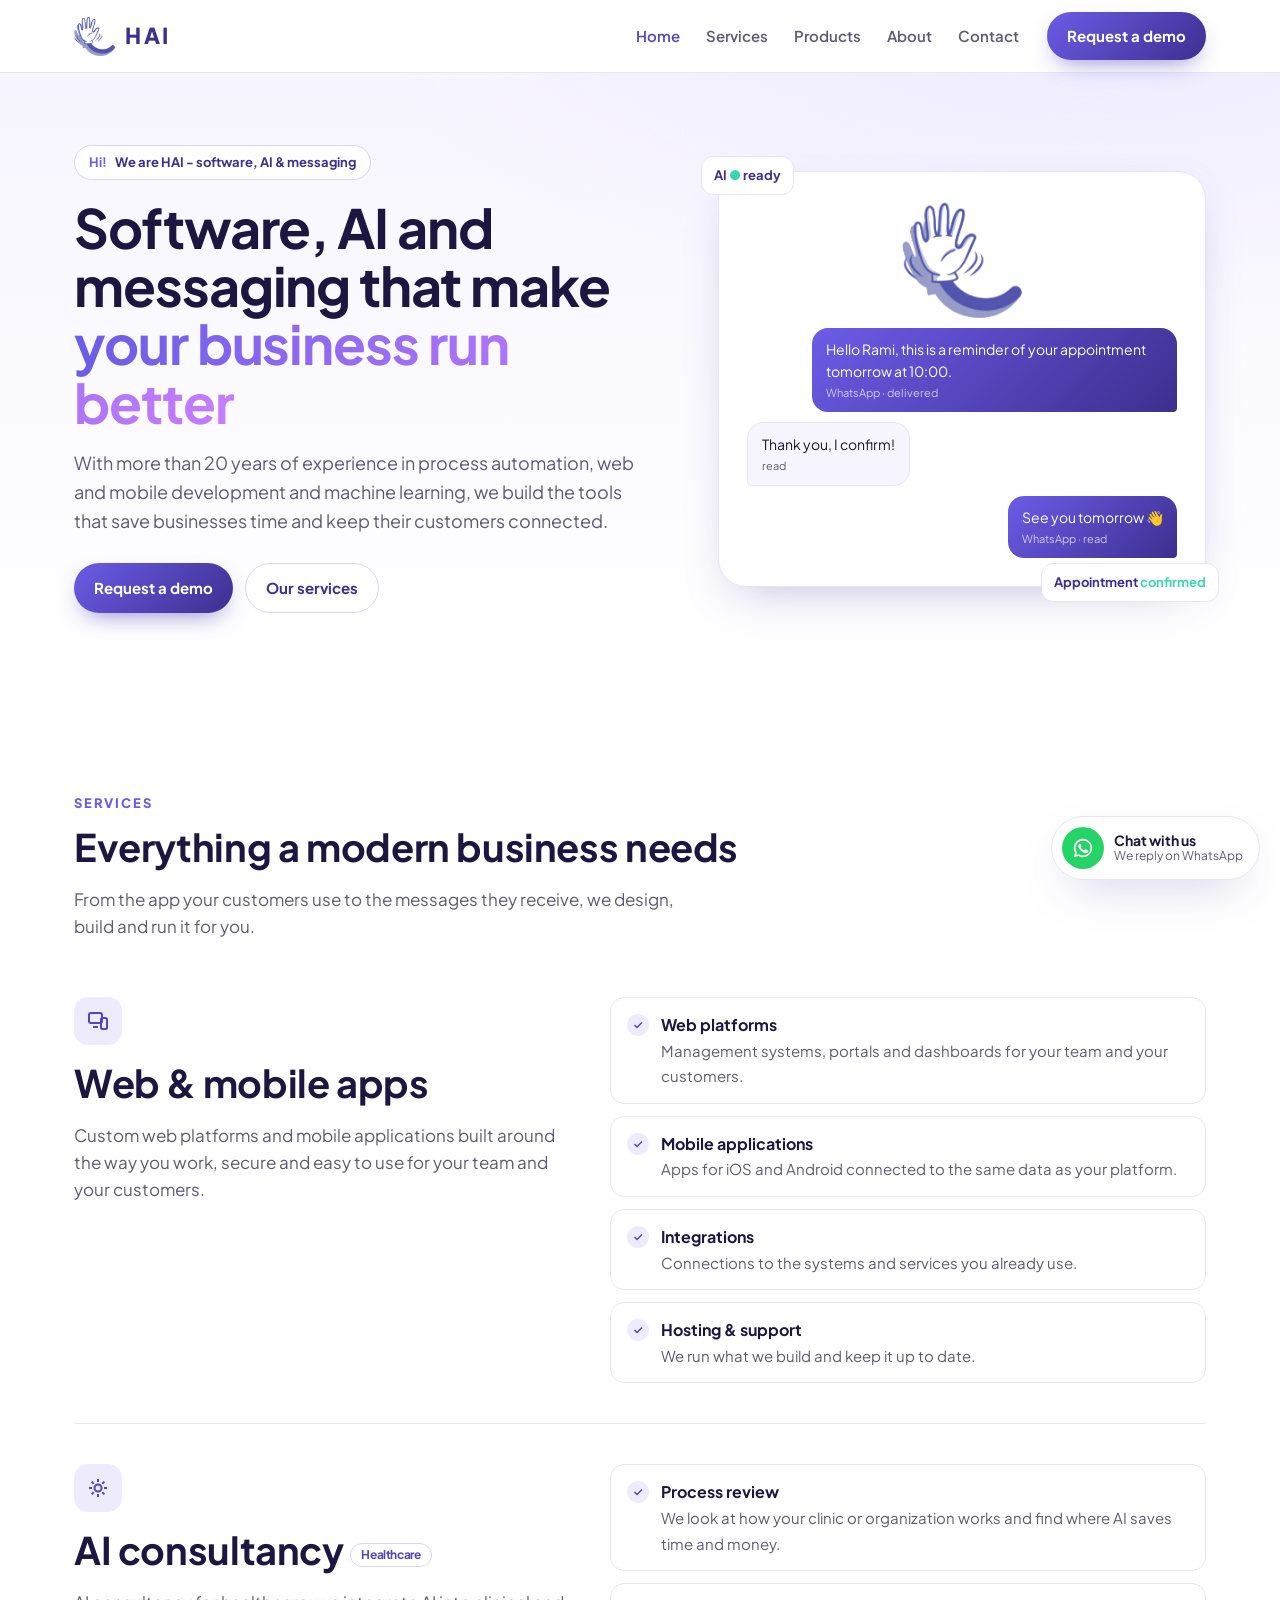
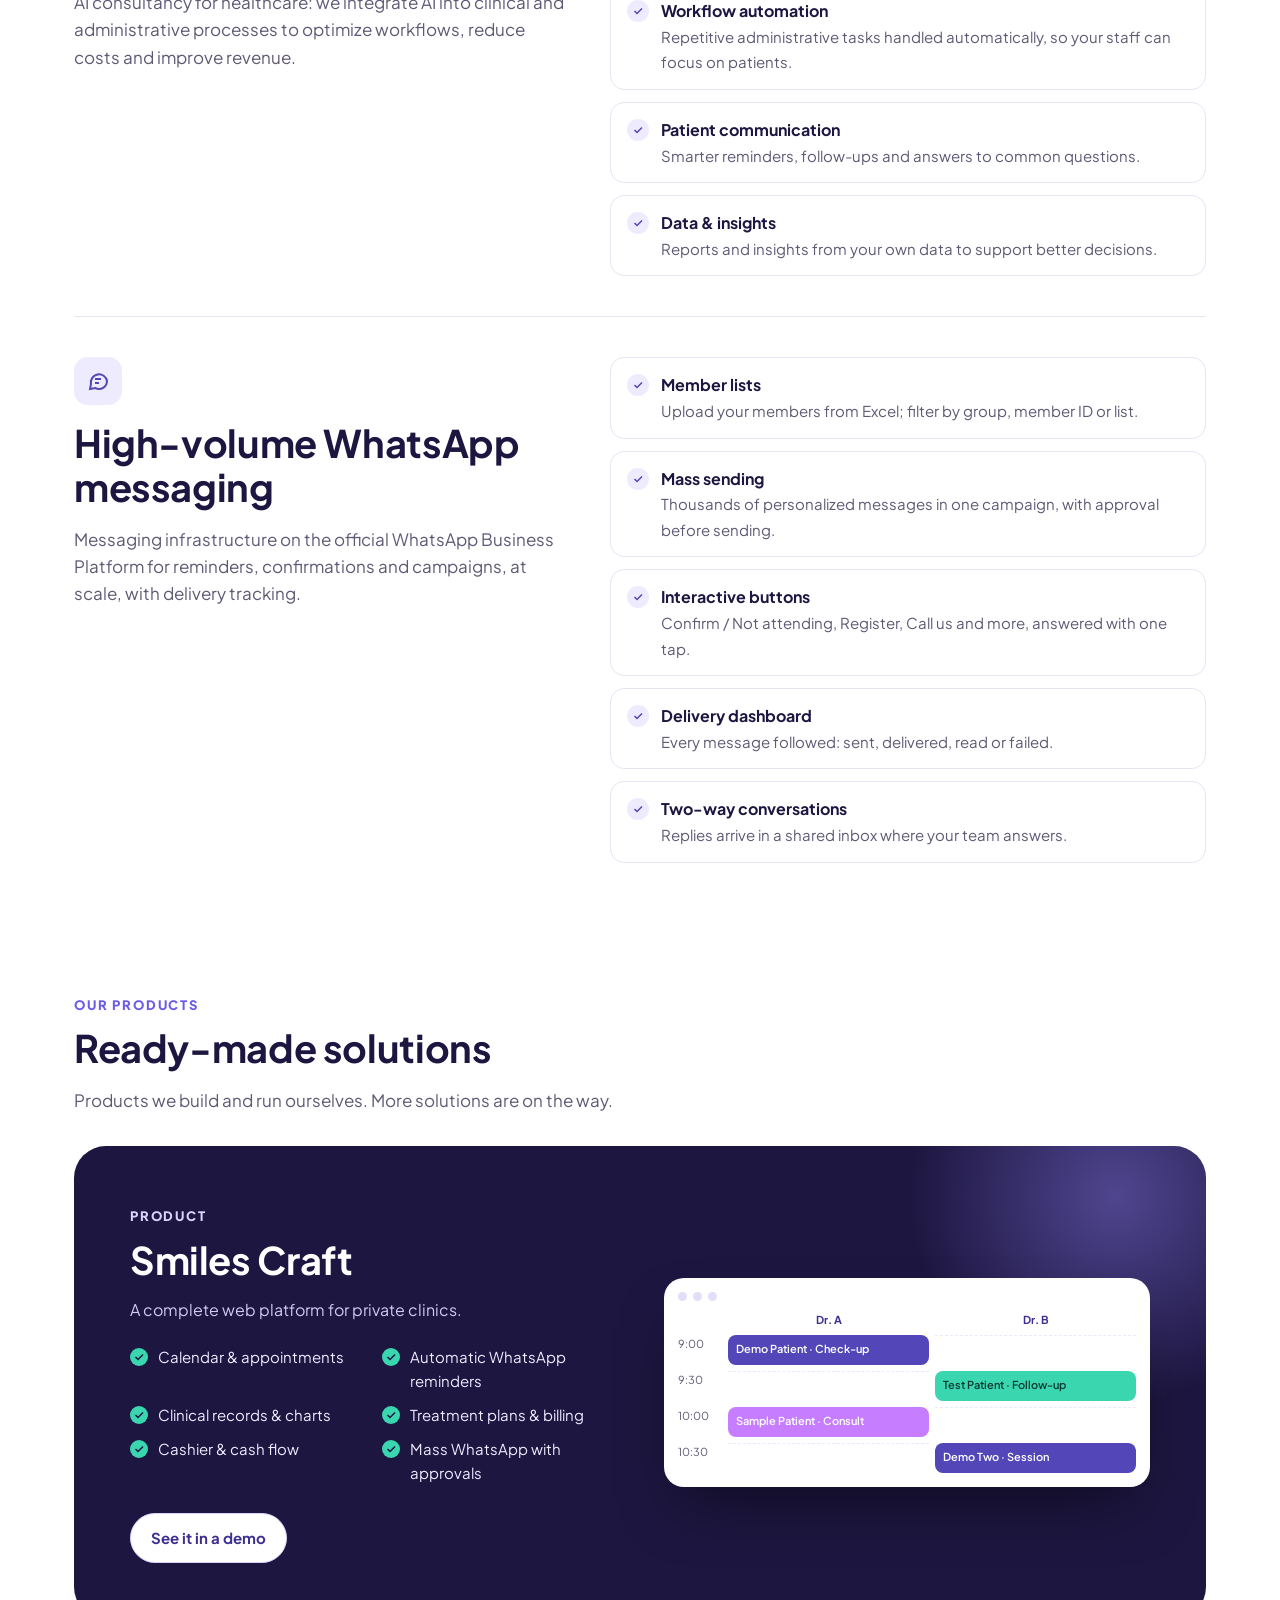
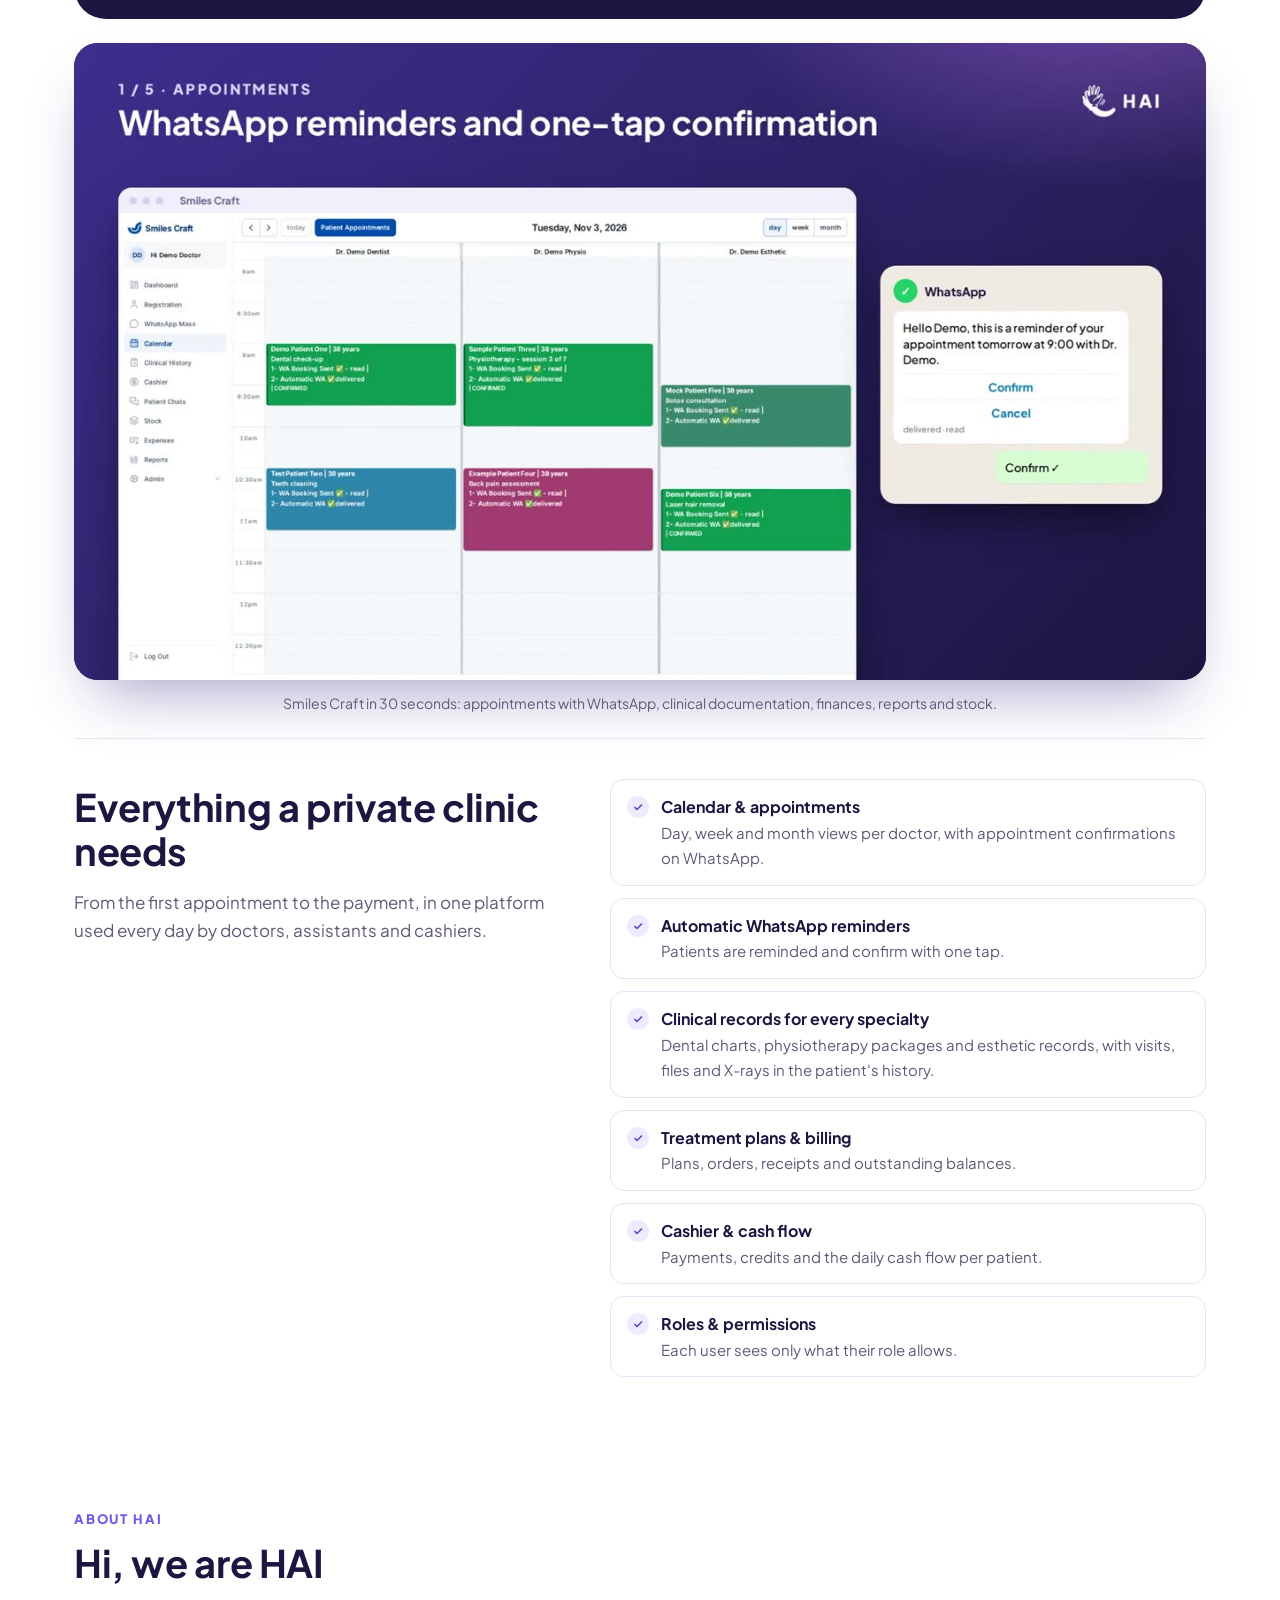
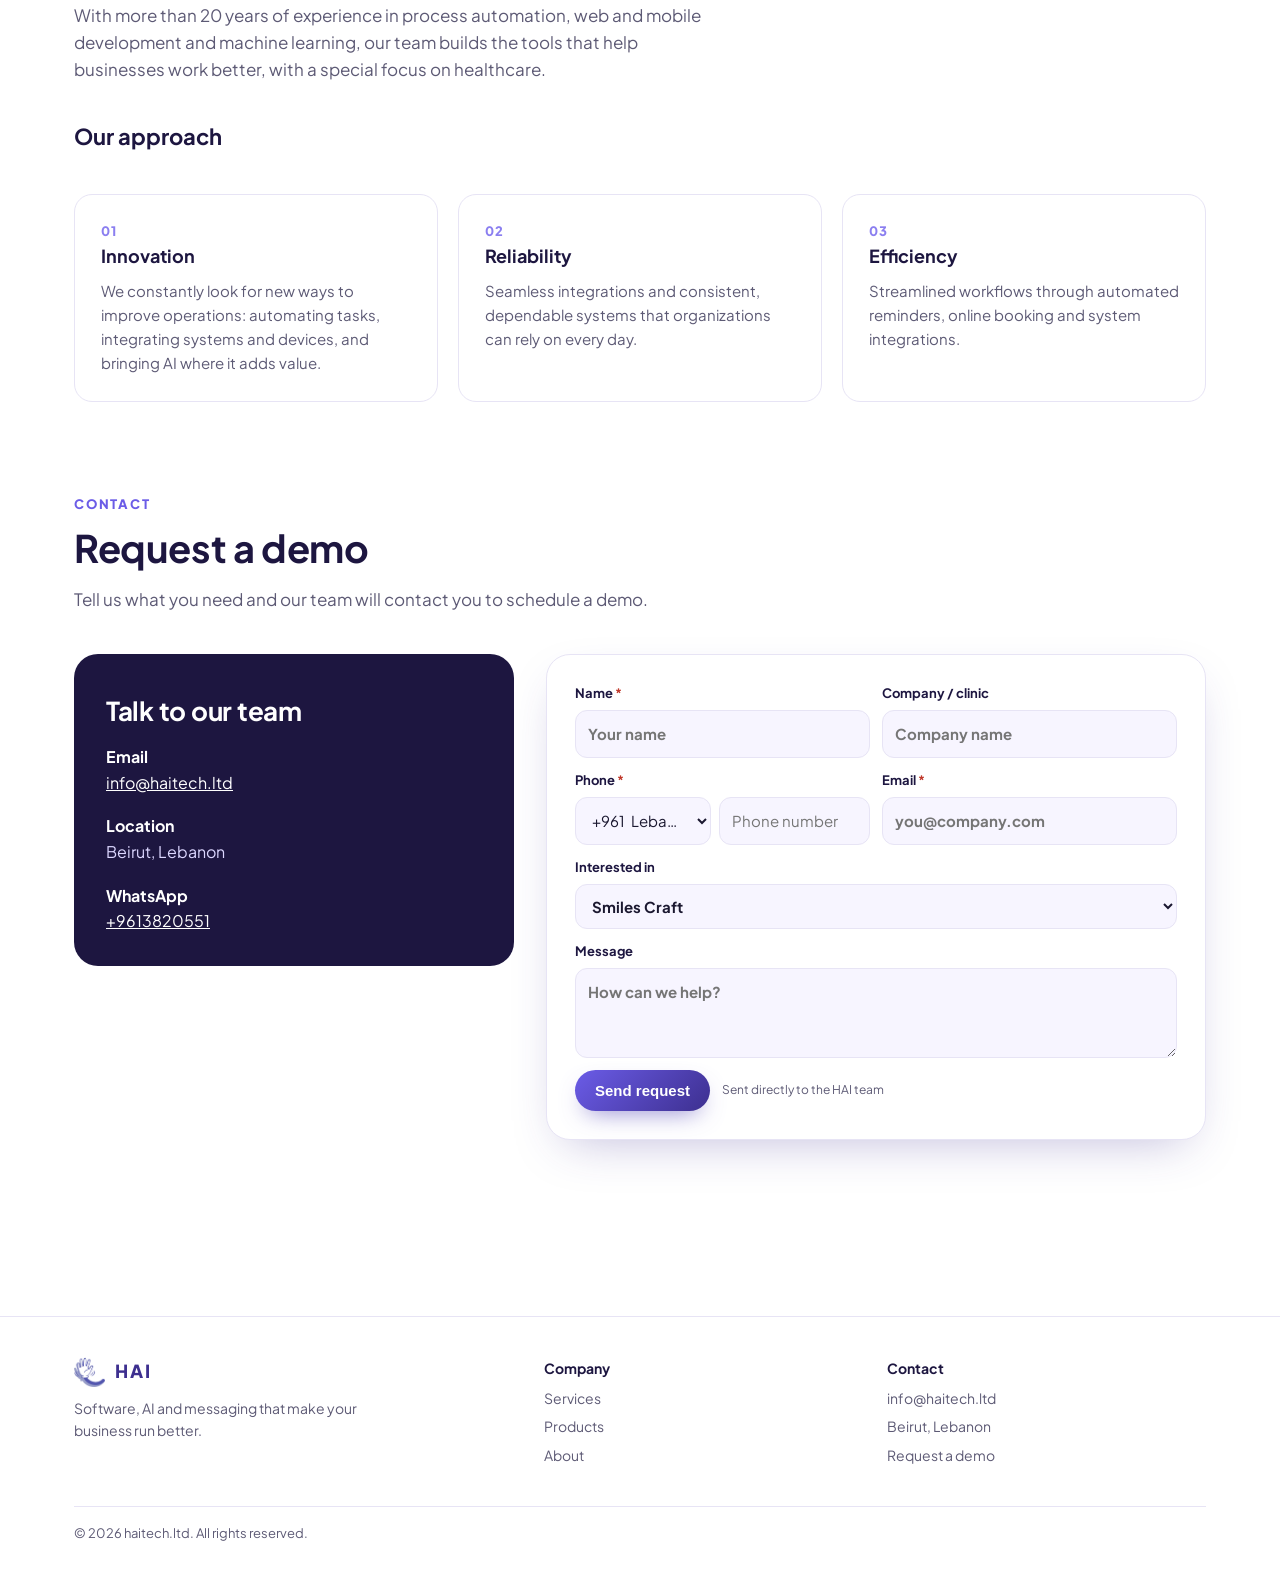
==== commit 8b1c1715: "Form note: sent directly to the HAI team" ====
--- a/index.html
+++ b/index.html
@@ -185,7 +185,7 @@
         <label><span>Email <span class="req">*</span></span><input name="email" required type="email" autocomplete="email" placeholder="you@company.com"></label>
         <label class="full">Interested in<select name="interest"><option>Smiles Craft</option><option>Web &amp; mobile apps</option><option>AI consultancy (healthcare)</option><option>WhatsApp messaging</option><option>Other</option></select></label>
         <label class="full">Message<textarea name="message" placeholder="How can we help?"></textarea></label>
-        <div class="full" style="display:flex;align-items:center;gap:12px;flex-wrap:wrap"><button class="btn btn-primary" type="submit">Send request</button><span class="note">Sent to the HAI team (info@haitech.ltd)</span></div>
+        <div class="full" style="display:flex;align-items:center;gap:12px;flex-wrap:wrap"><button class="btn btn-primary" type="submit">Send request</button><span class="note">Sent directly to the HAI team</span></div>
         <input type="checkbox" name="botcheck" tabindex="-1" autocomplete="off" aria-hidden="true" style="display:none">
         <div class="form-msg" role="status" hidden></div>
       </form>
